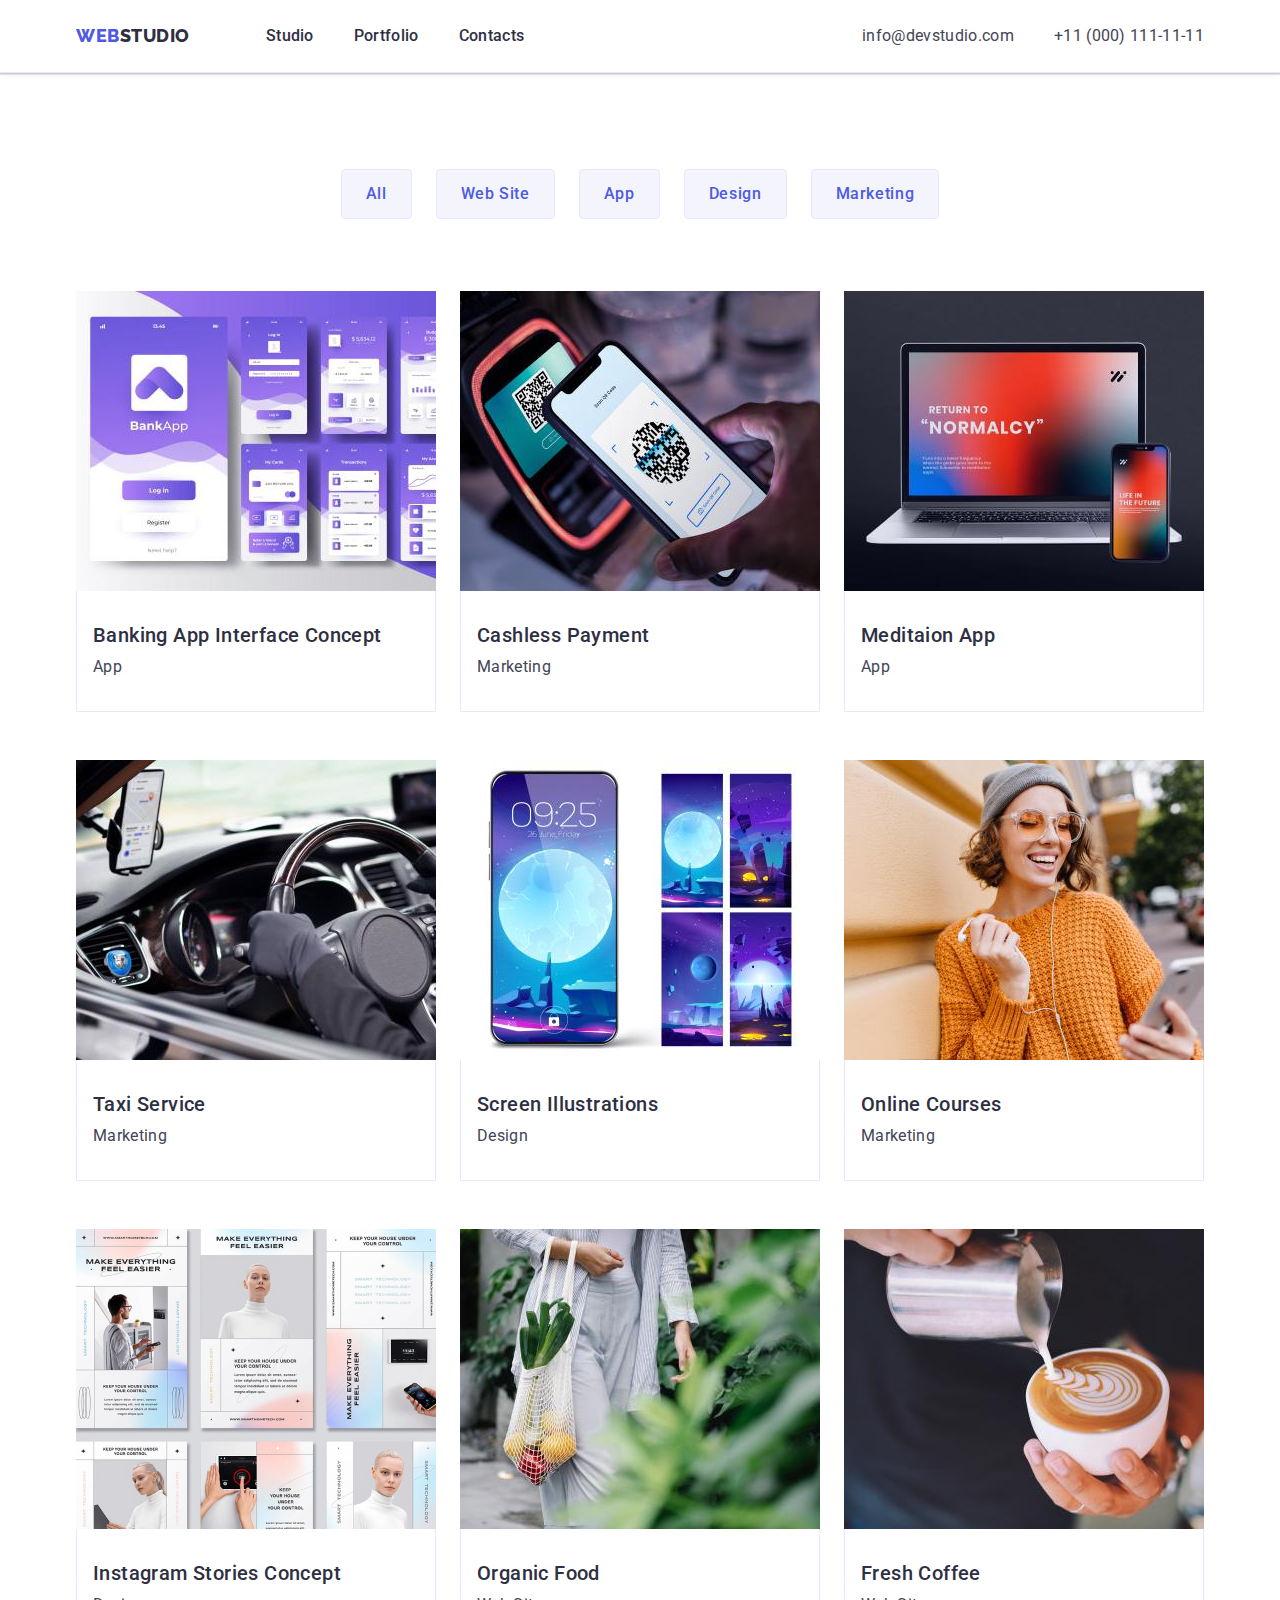
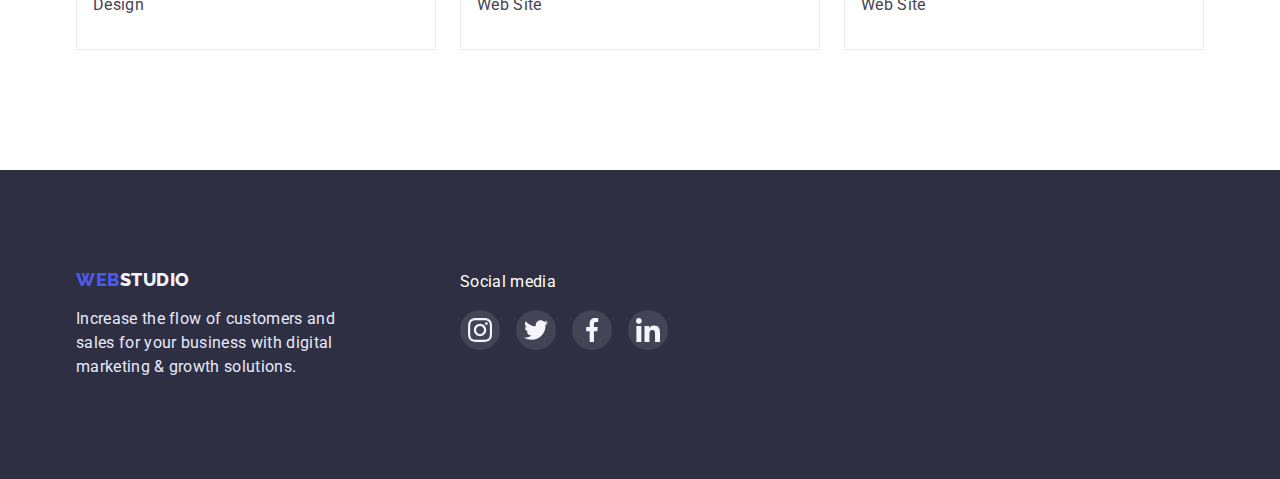
==== portfolio.html @ 167ba150 "Initial commit" ====
<!DOCTYPE html>
<html lang="en">
  <head>
    <meta charset="UTF-8" />
    <meta http-equiv="X-UA-Compatible" content="IE=edge" />
    <meta name="viewport" content="width=device-width, initial-scale=1.0" />
    <title>Portfolio</title>
    <link rel="preconnect" href="https://fonts.googleapis.com" />
    <link rel="preconnect" href="https://fonts.gstatic.com" crossorigin />
    <link
      href="https://fonts.googleapis.com/css2?family=Raleway:wght@800&family=Roboto:wght@400;500;700&display=swap"
      rel="stylesheet"
    />
    <link
      href="https://cdn.jsdelivr.net/npm/modern-normalize@1.1.0/modern-normalize.min.css"
      rel="stylesheet"
    />
    <link rel="stylesheet" href="./css/style.css" />
  </head>
  <body>
    <!-- header -->
    <header class="header">
      <div class="container">
        <div class="container-header">
          <nav class="nav">
            <a class="logo" href="./index.html"><span class="logo-color">Web</span>Studio</a>
            <ul class="nav-list">
              <li class="nav-item"><a class="nav-link" href="">Studio</a></li>
              <li class="nav-item"><a class="nav-link" href="./portfolio.html">Portfolio</a></li>
              <li class="nav-item"><a class="nav-link" href="">Contacts</a></li>
            </ul>
          </nav>
          <address class="address">
            <ul class="address-list">
              <li class="address-item">
                <a class="address-link" href="mailto:info@devstudio.com">info@devstudio.com</a>
              </li>
              <li class="address-item">
                <a class="address-link" href="tel:+110001111111">+11 (000) 111-11-11</a>
              </li>
            </ul>
          </address>
        </div>
      </div>
    </header>

    <main>
      <!-- Portfolio section-->
      <section class="portfolio">
        <!-- need hide -->
        <div class="container">
          <h1 class="visually-hidden">Portfolio</h1>
          <ul class="portfolio-menu-list">
            <li class="portfolio-menu-item">
              <button class="portfolio-button btn" type="button">All</button>
            </li>
            <li class="portfolio-menu-item">
              <button class="portfolio-button btn" type="button">Web Site</button>
            </li>
            <li class="portfolio-menu-item">
              <button class="portfolio-button btn" type="button">App</button>
            </li>
            <li class="portfolio-menu-item">
              <button class="portfolio-button btn" type="button">Design</button>
            </li>
            <li class="portfolio-menu-item">
              <button class="portfolio-button btn" type="button">Marketing</button>
            </li>
          </ul>
          <ul class="portfolio-list">
            <li class="portfolio-item">
              <a class="portfolio-card" href="#">
                <img
                  class="portfolio-img"
                  src="./images/portfolio/banking.jpg"
                  alt="banking"
                  width="360"
                  height="300"
                />
                <div class="portfolio-preview">
                  <h2 class="portfolio-subtitle section-subtitle">Banking App Interface Concept</h2>
                  <p class="portfolio-category section-text">App</p>
                </div>
              </a>
            </li>
            <li class="portfolio-item">
              <a class="portfolio-card" href="#">
                <img
                  class="portfolio-img"
                  src="./images/portfolio/payment.jpg"
                  alt="cashless payment"
                  width="360"
                  height="300"
                />
                <div class="portfolio-preview">
                  <h2 class="portfolio-subtitle section-subtitle">Cashless Payment</h2>
                  <p class="portfolio-category section-text">Marketing</p>
                </div>
              </a>
            </li>
            <li class="portfolio-item">
              <a class="portfolio-card" href="#">
                <img
                  class="portfolio-img"
                  src="./images/portfolio/laptop.jpg"
                  alt="meditaion app"
                  width="360"
                  height="300"
                />
                <div class="portfolio-preview">
                  <h2 class="portfolio-subtitle section-subtitle">Meditaion App</h2>
                  <p class="portfolio-category section-text">App</p>
                </div>
              </a>
            </li>
            <li class="portfolio-item">
              <a class="portfolio-card" href="#">
                <img
                  class="portfolio-img"
                  src="./images/portfolio/taxi.jpg"
                  alt="taxi service"
                  width="360"
                  height="300"
                />
                <div class="portfolio-preview">
                  <h2 class="portfolio-subtitle section-subtitle">Taxi Service</h2>
                  <p class="portfolio-category section-text">Marketing</p>
                </div>
              </a>
            </li>
            <li class="portfolio-item">
              <a class="portfolio-card" href="#">
                <img
                  class="portfolio-img"
                  src="./images/portfolio/screen.jpg"
                  alt="screen illustrations"
                  width="360"
                  height="300"
                />
                <div class="portfolio-preview">
                  <h2 class="portfolio-subtitle section-subtitle">Screen Illustrations</h2>
                  <p class="portfolio-category section-text">Design</p>
                </div>
              </a>
            </li>
            <li class="portfolio-item">
              <a class="portfolio-card" href="#">
                <img
                  class="portfolio-img"
                  src="./images/portfolio/courses.jpg"
                  alt="online courses"
                  width="360"
                  height="300"
                />
                <div class="portfolio-preview">
                  <h2 class="portfolio-subtitle section-subtitle">Online Courses</h2>
                  <p class="portfolio-category section-text">Marketing</p>
                </div>
              </a>
            </li>
            <li class="portfolio-item">
              <a class="portfolio-card" href="#">
                <img
                  class="portfolio-img"
                  src="./images/portfolio/concept.jpg"
                  alt="storiesconcept"
                  width="360"
                  height="300"
                />
                <div class="portfolio-preview">
                  <h2 class="portfolio-subtitle section-subtitle">Instagram Stories Concept</h2>
                  <p class="portfolio-category section-text">Design</p>
                </div>
              </a>
            </li>
            <li class="portfolio-item">
              <a class="portfolio-card" href="#">
                <img
                  class="portfolio-img"
                  src="./images/portfolio/food.jpg"
                  alt="Organic Food"
                  width="360"
                  height="300"
                />
                <div class="portfolio-preview">
                  <h2 class="portfolio-subtitle section-subtitle">Organic Food</h2>
                  <p class="portfolio-category section-text">Web Site</p>
                </div>
              </a>
            </li>
            <li class="portfolio-item">
              <a class="portfolio-card" href="#">
                <img
                  class="portfolio-img"
                  src="./images/portfolio/coffe.jpg"
                  alt="fresh coffe"
                  width="360"
                  height="300"
                />
                <div class="portfolio-preview">
                  <h2 class="portfolio-subtitle section-subtitle">Fresh Coffee</h2>
                  <p class="portfolio-category section-text">Web Site</p>
                </div>
              </a>
            </li>
          </ul>
        </div>
      </section>
    </main>

    <!-- footer -->
    <footer class="footer">
      <div class="container footer-container">
        <div class="footer-content">
          <a class="logo" href="./index.html"><span class="logo-color">Web</span>Studio</a>
          <p class="footer-text">
            Increase the flow of customers and sales for your business with digital marketing &
            growth solutions.
          </p>
        </div>
        <div class="footer-social">
          <p class="footer-social-text">Social media</p>
          <ul class="footer-social-list">
            <li class="footer-social-item">
              <a class="footer-social-link" href="#">
                <svg class="footer-social-icons">
                  <use href="./images/icons.svg#icon-instagram"></use>
                </svg>
              </a>
            </li>
            <li class="footer-social-item">
              <a class="footer-social-link" href="#">
                <svg class="footer-social-icons">
                  <use href="./images/icons.svg#icon-twitter"></use>
                </svg>
              </a>
            </li>
            <li class="footer-social-item">
              <a class="footer-social-link" href="#">
                <svg class="footer-social-icons">
                  <use href="./images/icons.svg#icon-facebook"></use>
                </svg>
              </a>
            </li>
            <li class="footer-social-item">
              <a class="footer-social-link" href="#">
                <svg class="footer-social-icons">
                  <use href="./images/icons.svg#icon-linkedin"></use>
                </svg>
              </a>
            </li>
          </ul>
        </div>
      </div>
    </footer>
  </body>
</html>
---- css/style.css ----
:root {
  --accent-color: #4d5ae5;
  --headers-color: #2e2f42;
  --text-color: #434455;
  --white-color: #ffffff;
  --ocean-color: #404bbf;
  --light-backgroud-color: #f4f4fd;
  --main-font: 'Roboto', sans-serif;
}

body {
  font-family: var(--main-font);
  font-size: 16px;
  background-color: var(--white-color);
  color: var(--text-color);
}

/* Reset */
h1,
h2,
h3,
h4,
h5,
h6,
p {
  margin: 0;
}

a {
  text-decoration: none;
}

ul {
  list-style-type: none;
  margin: 0;
  padding: 0;
}

img {
  display: block;
  max-width: 100%;
  height: auto;
}

button {
  font-family: inherit;
}

address {
  font-style: normal;
}

/* components */
.container {
  max-width: 1158px;
  margin: 0 auto;
  padding: 0 15px;
}

.section-title {
  font-size: 36px;
  line-height: 1.11;
  letter-spacing: 0.02em;
  text-transform: capitalize;
  color: var(--headers-color);
}

.section-subtitle {
  font-weight: 500;
  font-size: 20px;
  line-height: 1.2;
  letter-spacing: 0.02em;
  color: var(--headers-color);
}

.section-text {
  line-height: 1.5;
  letter-spacing: 0.02em;
  color: var(--text-color);
}

.btn {
  font-family: 'Roboto';
  font-weight: 500;
  letter-spacing: 0.04em;
  line-height: 1.5;
  border-radius: 4px;
  cursor: pointer;
}

/* utility */
.visually-hidden {
  position: absolute;
  width: 1px;
  height: 1px;
  margin: -1px;
  border: 0;
  padding: 0;
  white-space: nowrap;
  clip-path: inset(100%);
  clip: rect(0 0 0 0);
  overflow: hidden;
}

/* Header */
.header {
  border-bottom: 1px solid #e7e9fc;
  box-shadow: 0px 2px 1px rgba(46, 47, 66, 0.08), 0px 1px 1px rgba(46, 47, 66, 0.16),
    0px 1px 6px rgba(46, 47, 66, 0.08);
}

.container-header {
  display: flex;
  justify-content: space-between;
  align-items: center;
}

.logo {
  font-family: 'Raleway', sans-serif;
  font-size: 18px;
  font-weight: 800;
  line-height: 1.16;
  letter-spacing: 0.03em;
  text-transform: uppercase;
  text-decoration: none;
  color: var(--headers-color);
  margin-right: 76px;
}

.logo-color {
  color: var(--accent-color);
}

.nav {
  display: flex;
  align-items: center;
}

.nav-list {
  display: flex;
  gap: 40px;
}

.nav-link {
  display: block;
  padding: 24px 0;
  color: var(--headers-color);
  font-weight: 500;
  line-height: 1.5;
  letter-spacing: 0.02em;
}

.nav-link:active {
  color: var(--ocean-color);
}

.nav-link:hover {
  color: var(--ocean-color);
}

.nav-link:focus {
  color: var(--ocean-color);
}

.address-list {
  display: flex;
  gap: 40px;
}

.address-link {
  color: var(--text-color);
  line-height: 1.5;
  letter-spacing: 0.02em;
  font-style: normal;
}

.address-link:active {
  color: var(--ocean-color);
}

.address-link:hover {
  color: var(--ocean-color);
}

.address-link:focus {
  color: var(--ocean-color);
}

/* Hero */
.hero {
  padding: 188px 0;
}

.hero.bg {
  max-width: 1440px;
  height: 600px;
  margin-left: auto;
  margin-right: auto;

  background-color: #2e2f42;
  background-image: linear-gradient(rgba(46, 47, 66, 0.7), rgba(46, 47, 66, 0.7)),
    url('../images/hero-bg.jpg');
  background-repeat: no-repeat;
  background-position: center;
  background-size: cover;
}

.hero-title {
  max-width: 496px;
  margin: 0 auto 48px;
  text-align: center;
  font-size: 56px;
  line-height: 1.07;
  letter-spacing: 0.02em;
  color: var(--white-color);
}

.hero-button {
  display: block;
  margin: 0 auto;
  color: var(--white-color);
  background: var(--accent-color);
  border: none;
  padding: 16px 32px;
}

.hero-button:hover {
  background: #404bbf;
  box-shadow: 0px 4px 4px rgba(0, 0, 0, 0.15);
}

/* Features */
.features {
  padding: 120px 0;
}

.features-list {
  display: flex;
  gap: 24px;
}

.features-item {
  max-width: 264px;
}

.features-icons-wrapper {
  display: flex;
  align-items: center;
  justify-content: center;

  height: 112px;
  margin-bottom: 8px;

  background-color: var(--light-backgroud-color);
  border-radius: 4px;
}

.features-subtitle {
  margin-bottom: 8px;
}

/* TASK SECTION */
.tasks {
  padding-bottom: 120px;
}

.tasks-title {
  margin-bottom: 72px;
  text-align: center;
}

.tasks-list {
  display: flex;
  gap: 24px;
}

/* TEAM SECTION */
.team {
  background-color: var(--light-backgroud-color);
  padding: 120px 0;
  text-align: center;
}

.team-title {
  margin-bottom: 72px;
}

.team-list {
  display: flex;
  flex-wrap: wrap;
  gap: 24px;
}

.team-item {
  flex-basis: calc((100% - 72px) / 4);
  border-radius: 0px 0px 4px 4px;
  box-shadow: 0px 1px 6px rgba(46, 47, 66, 0.08), 0px 1px 1px rgba(46, 47, 66, 0.16),
    0px 2px 1px rgba(46, 47, 66, 0.08);
  background: #ffffff;
}

.team-info {
  padding: 32px 0;
}

.team-subtitle {
  margin: 0 0 8px 0;
}

.team-text {
  margin-bottom: 8px;
}

.team-social-list {
  display: flex;
  justify-content: center;
  gap: 24px;
}

.team-social-list .item {
  width: 40px;
  height: 40px;
}

.team-social-list .link {
  display: flex;
  align-items: center;
  justify-content: center;

  width: 100%;
  height: 100%;
  background-color: var(--accent-color);
  border-radius: 50%;

  fill: #f4f4f4;
}

.team-social-list .link:hover,
.team-social-list .link:focus {
  background-color: var(--ocean-color);
}

.team-social-list .icons {
  width: 16px;
  height: 16px;
}

/* customers */

.customers {
  padding-top: 130px;
  padding-bottom: 120px;
}
.customers-title {
  margin-bottom: 72px;
  text-align: center;
}
.customers-list {
  display: flex;
  gap: 24px;
  justify-content: center;
}
.customers-item {
  width: 168px;
  height: 88px;
}

.customers-link {
  display: flex;
  justify-content: center;
  align-items: center;
  height: 100%;

  border: 1px solid #8e8f99;
  border-radius: 4px;
  fill: #8e8f99;
}

.customers-link:hover,
.customers-link:focus {
  fill: var(--ocean-color);
  border-color: var(--ocean-color);
}

/* PORTFOLIO PAGE */
.portfolio {
  padding-top: 96px;
  padding-bottom: 120px;
}

.portfolio-menu-list {
  display: flex;
  gap: 24px;
  justify-content: center;
  margin-bottom: 72px;
}

.portfolio-button {
  color: var(--accent-color);
  background-color: var(--light-backgroud-color);
  border: 1px solid #e7e9fc;
  border-radius: 4px;
  padding: 12px 24px;
}

.portfolio-button:hover,
.portfolio-button:focus {
  background: var(--accent-color);
  box-shadow: 0px 3px 1px rgba(0, 0, 0, 0.1), 0px 2px 1px rgba(0, 0, 0, 0.08),
    0px 2px 2px rgba(0, 0, 0, 0.12);
  /* border: 1px inherit; */
  color: var(--white-color);
}

.portfolio-list {
  display: flex;
  flex-wrap: wrap;
  column-gap: 24px;
  row-gap: 48px;
}

.portfolio-item {
  flex-basis: calc((100% - 48px) / 3);
}

.portfolio-card:hover,
.portfolio-card:focus {
  display: block;
  box-shadow: 0px 1px 6px rgba(46, 47, 66, 0.08), 0px 1px 1px rgba(46, 47, 66, 0.16),
    0px 2px 1px rgba(46, 47, 66, 0.08);
}

.portfolio-img {
  display: block;
}

.portfolio-preview {
  padding: 32px 0 32px 16px;
  border-left: 1px solid #e7e9fc;
  border-right: 1px solid #e7e9fc;
  border-bottom: 1px solid #e7e9fc;
}

.portfolio-subtitle {
  margin: 0 0 8px 0;
}

.portfolio-category {
  margin: 0;
}
/* Footer */
.footer {
  padding: 100px 0;
  background: var(--headers-color);
}
.footer-content {
  max-width: 264px;
}

.footer-container {
  display: flex;
  gap: 120px;
}

.footer .logo {
  color: #f4f4fd;
  margin-right: 0;
}

.footer-text {
  margin-top: 16px;
  margin-bottom: 0;
  color: #e7e9fc;
  line-height: 1.5;
  letter-spacing: 0.02em;
}

.footer-social-text {
  color: #ffffff;
  line-height: 1.5;
  letter-spacing: 0.02em;
  margin-bottom: 16px;
}
.footer-social-list {
  display: flex;
  gap: 16px;
}
.footer-social-item {
  width: 40px;
  height: 40px;
  border-radius: 50%;
}
.footer-social-link {
  display: inline-flex;
  justify-content: center;
  align-items: center;
  height: 100%;
  width: 100%;

  fill: var(--light-backgroud-color);
  background-color: rgba(255, 255, 255, 0.1);
  border-radius: 50%;
}
.footer-social-link:hover,
.footer-social-link:focus {
  background-color: #31d0aa;
}

.footer-social-icons {
  width: 24px;
  height: 24px;
}
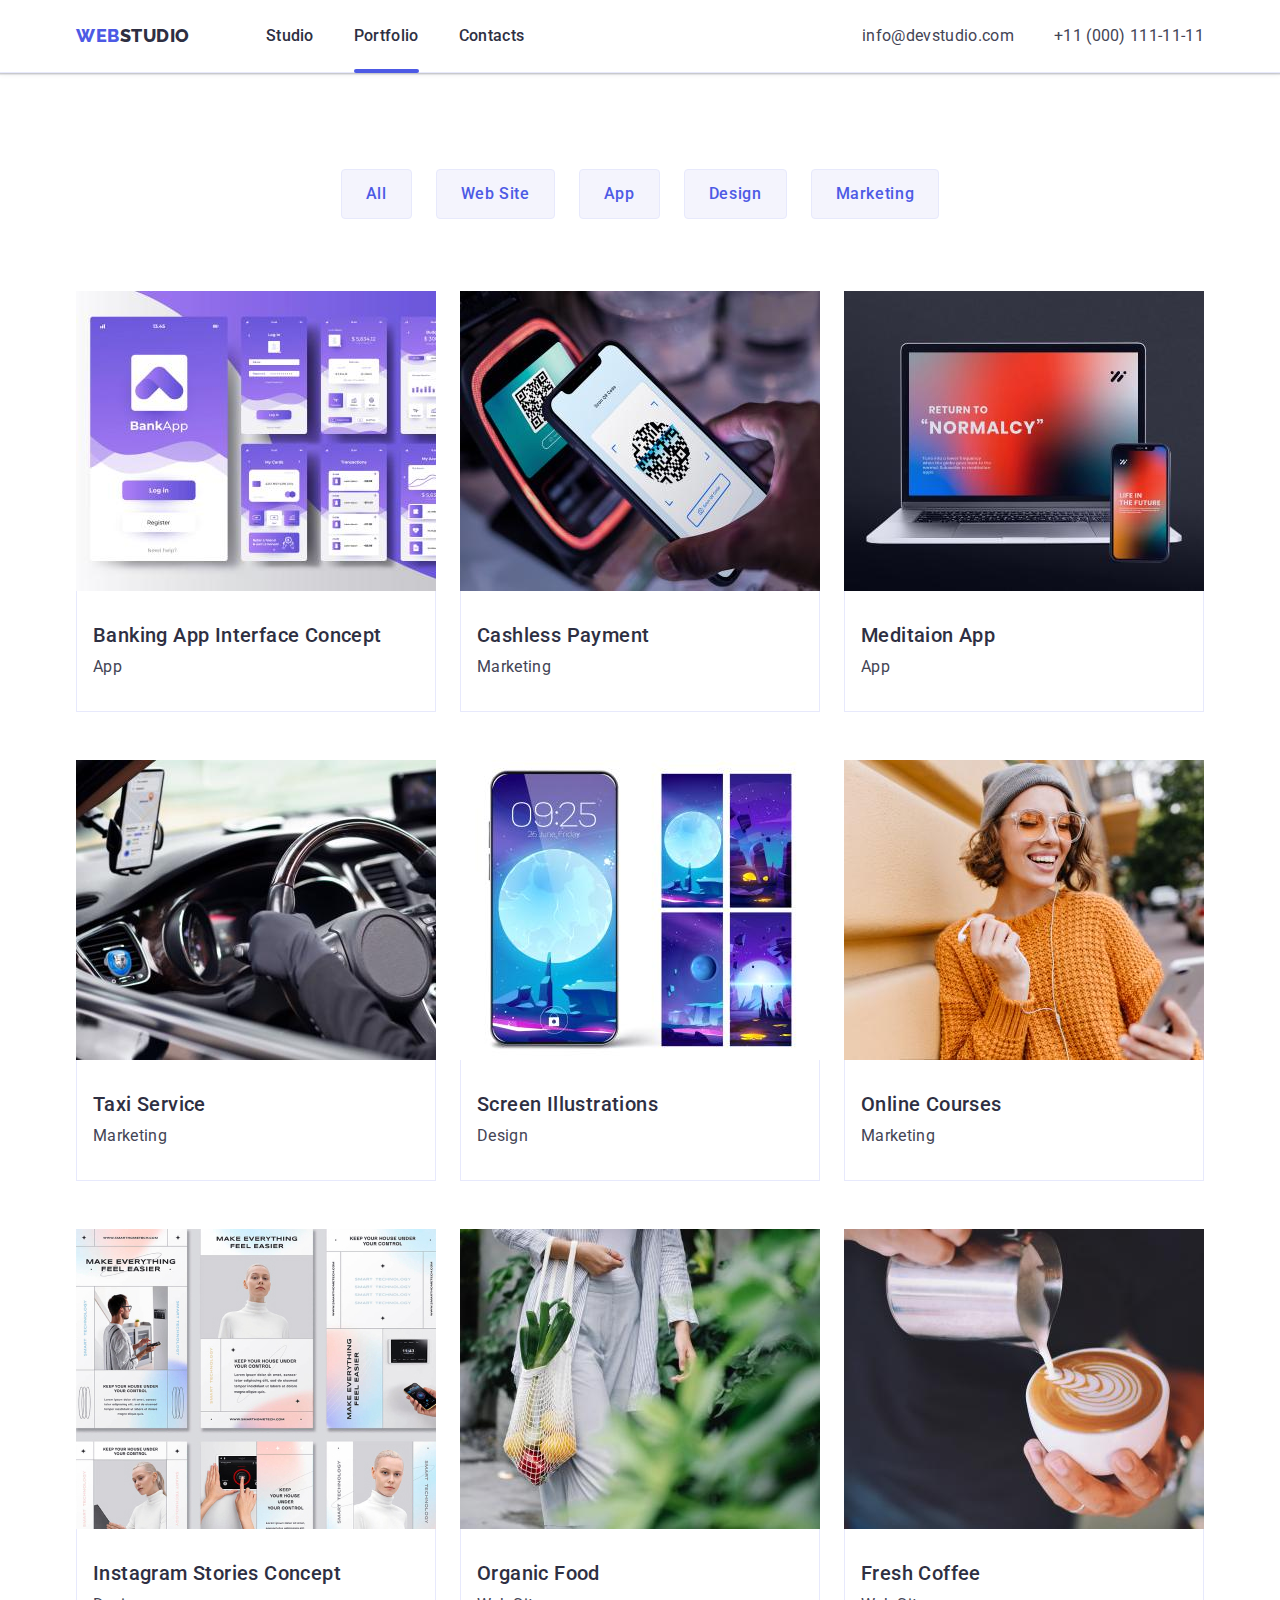
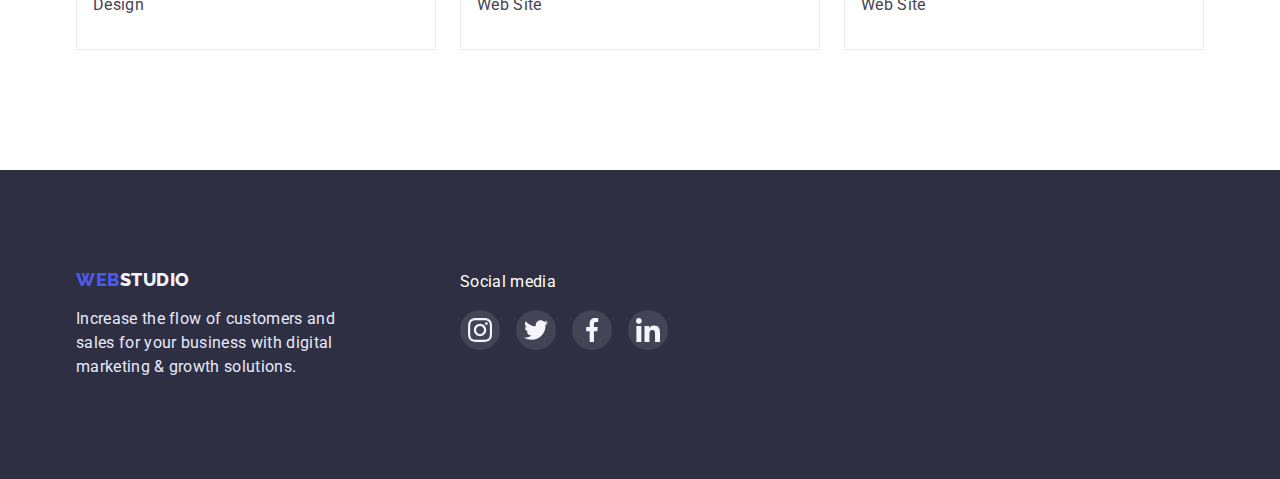
==== commit f31ac791: "add modal, amimation to all hover,focus elements" ====
--- a/portfolio.html
+++ b/portfolio.html
@@ -25,9 +25,11 @@
           <nav class="nav">
             <a class="logo" href="./index.html"><span class="logo-color">Web</span>Studio</a>
             <ul class="nav-list">
-              <li class="nav-item"><a class="nav-link" href="">Studio</a></li>
+              <li class="nav-item">
+                <a id="link-active" class="nav-link" href="/index.html">Studio</a>
+              </li>
               <li class="nav-item"><a class="nav-link" href="./portfolio.html">Portfolio</a></li>
-              <li class="nav-item"><a class="nav-link" href="">Contacts</a></li>
+              <li class="nav-item"><a class="nav-link" href="./contacts.html">Contacts</a></li>
             </ul>
           </nav>
           <address class="address">
@@ -70,13 +72,22 @@
           <ul class="portfolio-list">
             <li class="portfolio-item">
               <a class="portfolio-card" href="#">
-                <img
-                  class="portfolio-img"
-                  src="./images/portfolio/banking.jpg"
-                  alt="banking"
-                  width="360"
-                  height="300"
-                />
+                <div class="portfolio-card-thumb">
+                  <img
+                    class="portfolio-img"
+                    src="./images/portfolio/banking.jpg"
+                    alt="banking"
+                    width="360"
+                    height="300"
+                  />
+                  <div class="portfolio-thumb-meta">
+                    <p class="portfolio-thumb-text">
+                      14 Stylish and User-Friendly App Design Concepts · Task Manager App · Calorie
+                      Tracker App · Exotic Fruit Ecommerce App · Cloud Storage App
+                    </p>
+                  </div>
+                </div>
+
                 <div class="portfolio-preview">
                   <h2 class="portfolio-subtitle section-subtitle">Banking App Interface Concept</h2>
                   <p class="portfolio-category section-text">App</p>
@@ -85,13 +96,21 @@
             </li>
             <li class="portfolio-item">
               <a class="portfolio-card" href="#">
-                <img
-                  class="portfolio-img"
-                  src="./images/portfolio/payment.jpg"
-                  alt="cashless payment"
-                  width="360"
-                  height="300"
-                />
+                <div class="portfolio-card-thumb">
+                  <img
+                    class="portfolio-img"
+                    src="./images/portfolio/payment.jpg"
+                    alt="cashless payment"
+                    width="360"
+                    height="300"
+                  />
+                  <div class="portfolio-thumb-meta">
+                    <p class="portfolio-thumb-text">
+                      14 Stylish and User-Friendly App Design Concepts · Task Manager App · Calorie
+                      Tracker App · Exotic Fruit Ecommerce App · Cloud Storage App
+                    </p>
+                  </div>
+                </div>
                 <div class="portfolio-preview">
                   <h2 class="portfolio-subtitle section-subtitle">Cashless Payment</h2>
                   <p class="portfolio-category section-text">Marketing</p>
@@ -100,13 +119,21 @@
             </li>
             <li class="portfolio-item">
               <a class="portfolio-card" href="#">
-                <img
-                  class="portfolio-img"
-                  src="./images/portfolio/laptop.jpg"
-                  alt="meditaion app"
-                  width="360"
-                  height="300"
-                />
+                <div class="portfolio-card-thumb">
+                  <img
+                    class="portfolio-img"
+                    src="./images/portfolio/laptop.jpg"
+                    alt="meditaion app"
+                    width="360"
+                    height="300"
+                  />
+                  <div class="portfolio-thumb-meta">
+                    <p class="portfolio-thumb-text">
+                      14 Stylish and User-Friendly App Design Concepts · Task Manager App · Calorie
+                      Tracker App · Exotic Fruit Ecommerce App · Cloud Storage App
+                    </p>
+                  </div>
+                </div>
                 <div class="portfolio-preview">
                   <h2 class="portfolio-subtitle section-subtitle">Meditaion App</h2>
                   <p class="portfolio-category section-text">App</p>
@@ -115,13 +142,21 @@
             </li>
             <li class="portfolio-item">
               <a class="portfolio-card" href="#">
-                <img
-                  class="portfolio-img"
-                  src="./images/portfolio/taxi.jpg"
-                  alt="taxi service"
-                  width="360"
-                  height="300"
-                />
+                <div class="portfolio-card-thumb">
+                  <img
+                    class="portfolio-img"
+                    src="./images/portfolio/taxi.jpg"
+                    alt="taxi service"
+                    width="360"
+                    height="300"
+                  />
+                  <div class="portfolio-thumb-meta">
+                    <p class="portfolio-thumb-text">
+                      14 Stylish and User-Friendly App Design Concepts · Task Manager App · Calorie
+                      Tracker App · Exotic Fruit Ecommerce App · Cloud Storage App
+                    </p>
+                  </div>
+                </div>
                 <div class="portfolio-preview">
                   <h2 class="portfolio-subtitle section-subtitle">Taxi Service</h2>
                   <p class="portfolio-category section-text">Marketing</p>
@@ -130,13 +165,21 @@
             </li>
             <li class="portfolio-item">
               <a class="portfolio-card" href="#">
-                <img
-                  class="portfolio-img"
-                  src="./images/portfolio/screen.jpg"
-                  alt="screen illustrations"
-                  width="360"
-                  height="300"
-                />
+                <div class="portfolio-card-thumb">
+                  <img
+                    class="portfolio-img"
+                    src="./images/portfolio/screen.jpg"
+                    alt="screen illustrations"
+                    width="360"
+                    height="300"
+                  />
+                  <div class="portfolio-thumb-meta">
+                    <p class="portfolio-thumb-text">
+                      14 Stylish and User-Friendly App Design Concepts · Task Manager App · Calorie
+                      Tracker App · Exotic Fruit Ecommerce App · Cloud Storage App
+                    </p>
+                  </div>
+                </div>
                 <div class="portfolio-preview">
                   <h2 class="portfolio-subtitle section-subtitle">Screen Illustrations</h2>
                   <p class="portfolio-category section-text">Design</p>
@@ -145,13 +188,21 @@
             </li>
             <li class="portfolio-item">
               <a class="portfolio-card" href="#">
-                <img
-                  class="portfolio-img"
-                  src="./images/portfolio/courses.jpg"
-                  alt="online courses"
-                  width="360"
-                  height="300"
-                />
+                <div class="portfolio-card-thumb">
+                  <img
+                    class="portfolio-img"
+                    src="./images/portfolio/courses.jpg"
+                    alt="online courses"
+                    width="360"
+                    height="300"
+                  />
+                  <div class="portfolio-thumb-meta">
+                    <p class="portfolio-thumb-text">
+                      14 Stylish and User-Friendly App Design Concepts · Task Manager App · Calorie
+                      Tracker App · Exotic Fruit Ecommerce App · Cloud Storage App
+                    </p>
+                  </div>
+                </div>
                 <div class="portfolio-preview">
                   <h2 class="portfolio-subtitle section-subtitle">Online Courses</h2>
                   <p class="portfolio-category section-text">Marketing</p>
@@ -160,13 +211,21 @@
             </li>
             <li class="portfolio-item">
               <a class="portfolio-card" href="#">
-                <img
-                  class="portfolio-img"
-                  src="./images/portfolio/concept.jpg"
-                  alt="storiesconcept"
-                  width="360"
-                  height="300"
-                />
+                <div class="portfolio-card-thumb">
+                  <img
+                    class="portfolio-img"
+                    src="./images/portfolio/concept.jpg"
+                    alt="storiesconcept"
+                    width="360"
+                    height="300"
+                  />
+                  <div class="portfolio-thumb-meta">
+                    <p class="portfolio-thumb-text">
+                      14 Stylish and User-Friendly App Design Concepts · Task Manager App · Calorie
+                      Tracker App · Exotic Fruit Ecommerce App · Cloud Storage App
+                    </p>
+                  </div>
+                </div>
                 <div class="portfolio-preview">
                   <h2 class="portfolio-subtitle section-subtitle">Instagram Stories Concept</h2>
                   <p class="portfolio-category section-text">Design</p>
@@ -175,13 +234,21 @@
             </li>
             <li class="portfolio-item">
               <a class="portfolio-card" href="#">
-                <img
-                  class="portfolio-img"
-                  src="./images/portfolio/food.jpg"
-                  alt="Organic Food"
-                  width="360"
-                  height="300"
-                />
+                <div class="portfolio-card-thumb">
+                  <img
+                    class="portfolio-img"
+                    src="./images/portfolio/food.jpg"
+                    alt="Organic Food"
+                    width="360"
+                    height="300"
+                  />
+                  <div class="portfolio-thumb-meta">
+                    <p class="portfolio-thumb-text">
+                      14 Stylish and User-Friendly App Design Concepts · Task Manager App · Calorie
+                      Tracker App · Exotic Fruit Ecommerce App · Cloud Storage App
+                    </p>
+                  </div>
+                </div>
                 <div class="portfolio-preview">
                   <h2 class="portfolio-subtitle section-subtitle">Organic Food</h2>
                   <p class="portfolio-category section-text">Web Site</p>
@@ -190,13 +257,21 @@
             </li>
             <li class="portfolio-item">
               <a class="portfolio-card" href="#">
-                <img
-                  class="portfolio-img"
-                  src="./images/portfolio/coffe.jpg"
-                  alt="fresh coffe"
-                  width="360"
-                  height="300"
-                />
+                <div class="portfolio-card-thumb">
+                  <img
+                    class="portfolio-img"
+                    src="./images/portfolio/coffe.jpg"
+                    alt="fresh coffe"
+                    width="360"
+                    height="300"
+                  />
+                  <div class="portfolio-thumb-meta">
+                    <p class="portfolio-thumb-text">
+                      14 Stylish and User-Friendly App Design Concepts · Task Manager App · Calorie
+                      Tracker App · Exotic Fruit Ecommerce App · Cloud Storage App
+                    </p>
+                  </div>
+                </div>
                 <div class="portfolio-preview">
                   <h2 class="portfolio-subtitle section-subtitle">Fresh Coffee</h2>
                   <p class="portfolio-category section-text">Web Site</p>
@@ -253,5 +328,6 @@
         </div>
       </div>
     </footer>
+    <script src="./js/menu.js"></script>
   </body>
 </html>
--- a/css/style.css
+++ b/css/style.css
@@ -6,6 +6,7 @@
   --ocean-color: #404bbf;
   --light-backgroud-color: #f4f4fd;
   --main-font: 'Roboto', sans-serif;
+  --border-bg-color: #e7e9fc;
 }
 
 body {
@@ -104,7 +105,7 @@
 
 /* Header */
 .header {
-  border-bottom: 1px solid #e7e9fc;
+  border-bottom: 1px solid var(--border-bg-color);
   box-shadow: 0px 2px 1px rgba(46, 47, 66, 0.08), 0px 1px 1px rgba(46, 47, 66, 0.16),
     0px 1px 6px rgba(46, 47, 66, 0.08);
 }
@@ -141,6 +142,10 @@
   gap: 40px;
 }
 
+.nav-item {
+  position: relative;
+}
+
 .nav-link {
   display: block;
   padding: 24px 0;
@@ -148,6 +153,10 @@
   font-weight: 500;
   line-height: 1.5;
   letter-spacing: 0.02em;
+
+  transition-property: color;
+  transition-duration: 250ms;
+  transition-timing-function: cubic-bezier(0.4, 0, 0.2, 1);
 }
 
 .nav-link:active {
@@ -160,6 +169,18 @@
 
 .nav-link:focus {
   color: var(--ocean-color);
+}
+
+#link-active::after {
+  content: '';
+  position: absolute;
+  left: 0;
+  bottom: -1px;
+
+  width: 100%;
+  height: 4px;
+  background-color: var(--accent-color);
+  border-radius: 2px;
 }
 
 .address-list {
@@ -172,6 +193,10 @@
   line-height: 1.5;
   letter-spacing: 0.02em;
   font-style: normal;
+
+  transition-property: color;
+  transition-duration: 250ms;
+  transition-timing-function: cubic-bezier(0.4, 0, 0.2, 1);
 }
 
 .address-link:active {
@@ -222,10 +247,14 @@
   background: var(--accent-color);
   border: none;
   padding: 16px 32px;
+
+  transition-property: background-color, box-shadow;
+  transition-duration: 250ms;
+  transition-timing-function: cubic-bezier(0.4, 0, 0.2, 1);
 }
 
 .hero-button:hover {
-  background: #404bbf;
+  background-color: #404bbf;
   box-shadow: 0px 4px 4px rgba(0, 0, 0, 0.15);
 }
 
@@ -333,6 +362,10 @@
   border-radius: 50%;
 
   fill: #f4f4f4;
+
+  transition-property: background-color;
+  transition-duration: 250ms;
+  transition-timing-function: cubic-bezier(0.4, 0, 0.2, 1);
 }
 
 .team-social-list .link:hover,
@@ -374,6 +407,10 @@
   border: 1px solid #8e8f99;
   border-radius: 4px;
   fill: #8e8f99;
+
+  transition-property: fill, border-color;
+  transition-duration: 250ms;
+  transition-timing-function: cubic-bezier(0.4, 0, 0.2, 1);
 }
 
 .customers-link:hover,
@@ -398,17 +435,21 @@
 .portfolio-button {
   color: var(--accent-color);
   background-color: var(--light-backgroud-color);
-  border: 1px solid #e7e9fc;
+  border: 1px solid var(--border-bg-color);
   border-radius: 4px;
   padding: 12px 24px;
+
+  transition-property: background-color, box-shadow, border-color, color;
+  transition-duration: 250ms;
+  transition-timing-function: cubic-bezier(0.4, 0, 0.2, 1);
 }
 
 .portfolio-button:hover,
 .portfolio-button:focus {
-  background: var(--accent-color);
+  background-color: var(--accent-color);
+  border-color: var(--accent-color);
   box-shadow: 0px 3px 1px rgba(0, 0, 0, 0.1), 0px 2px 1px rgba(0, 0, 0, 0.08),
     0px 2px 2px rgba(0, 0, 0, 0.12);
-  /* border: 1px inherit; */
   color: var(--white-color);
 }
 
@@ -423,22 +464,56 @@
   flex-basis: calc((100% - 48px) / 3);
 }
 
+.portfolio-card {
+  display: block;
+  transition: box-shadow;
+  transition-duration: 250ms;
+  transition-timing-function: cubic-bezier(0.4, 0, 0.2, 1);
+}
+
 .portfolio-card:hover,
 .portfolio-card:focus {
-  display: block;
   box-shadow: 0px 1px 6px rgba(46, 47, 66, 0.08), 0px 1px 1px rgba(46, 47, 66, 0.16),
     0px 2px 1px rgba(46, 47, 66, 0.08);
 }
 
-.portfolio-img {
-  display: block;
+.portfolio-card-thumb {
+  position: relative;
+  overflow: hidden;
+}
+
+.portfolio-thumb-meta {
+  position: absolute;
+  height: 100%;
+  left: 0;
+  top: 0;
+
+  padding-top: 40px;
+  padding-left: 32px;
+  padding-right: 32px;
+  background-color: var(--accent-color);
+
+  transform: translatey(100%);
+  transition: transform;
+  transition-duration: 250ms;
+  transition-timing-function: cubic-bezier(0.4, 0, 0.2, 1);
+}
+
+.portfolio-card:hover .portfolio-thumb-meta {
+  transform: translatey(0);
+}
+
+.portfolio-thumb-text {
+  line-height: 1.5;
+  color: var(--light-backgroud-color);
+  letter-spacing: 0.02em;
 }
 
 .portfolio-preview {
   padding: 32px 0 32px 16px;
-  border-left: 1px solid #e7e9fc;
-  border-right: 1px solid #e7e9fc;
-  border-bottom: 1px solid #e7e9fc;
+  border-left: 1px solid var(--border-bg-color);
+  border-right: 1px solid var(--border-bg-color);
+  border-bottom: 1px solid var(--border-bg-color);
 }
 
 .portfolio-subtitle {
@@ -470,7 +545,7 @@
 .footer-text {
   margin-top: 16px;
   margin-bottom: 0;
-  color: #e7e9fc;
+  color: var(--border-bg-color);
   line-height: 1.5;
   letter-spacing: 0.02em;
 }
@@ -500,6 +575,10 @@
   fill: var(--light-backgroud-color);
   background-color: rgba(255, 255, 255, 0.1);
   border-radius: 50%;
+
+  transition-property: background-color;
+  transition-duration: 250ms;
+  transition-timing-function: cubic-bezier(0.4, 0, 0.2, 1);
 }
 .footer-social-link:hover,
 .footer-social-link:focus {
@@ -510,3 +589,64 @@
   width: 24px;
   height: 24px;
 }
+
+/* Modal */
+
+.backdrop {
+  position: fixed;
+  top: 0;
+  left: 0;
+
+  display: flex;
+  justify-content: center;
+  align-items: center;
+  width: 100%;
+  height: 100%;
+
+  background-color: rgba(46, 47, 66, 0.4);
+  transition-property: opacity;
+  transition-duration: 500ms;
+  transition-timing-function: cubic-bezier(0.4, 0, 0.2, 1);
+}
+
+.is-hidden {
+  visibility: none;
+  opacity: 0;
+  pointer-events: none;
+}
+
+.is-hidden .modal {
+  transform: translateY(100%);
+}
+
+.modal {
+  position: absolute;
+  min-width: 408px;
+  min-height: 576px;
+
+  background-color: #fcfcfc;
+  box-shadow: 0px 1px 1px rgba(0, 0, 0, 0.14), 0px 1px 3px rgba(0, 0, 0, 0.12),
+    0px 2px 1px rgba(0, 0, 0, 0.2);
+  border-radius: 4px;
+  transform: translateY(0);
+  transition-property: transform;
+  transition-duration: 500ms;
+  transition-timing-function: cubic-bezier(0.4, 0, 0.2, 1);
+}
+
+.close-button {
+  position: absolute;
+  top: 24px;
+  right: 24px;
+
+  width: 24px;
+  height: 24px;
+  background-color: var(--border-bg-color);
+  border: 1px solid rgba(0, 0, 0, 0.1);
+  border-radius: 50%;
+
+  fill: #000000;
+  cursor: pointer;
+  padding: 0;
+  line-height: 0;
+}
